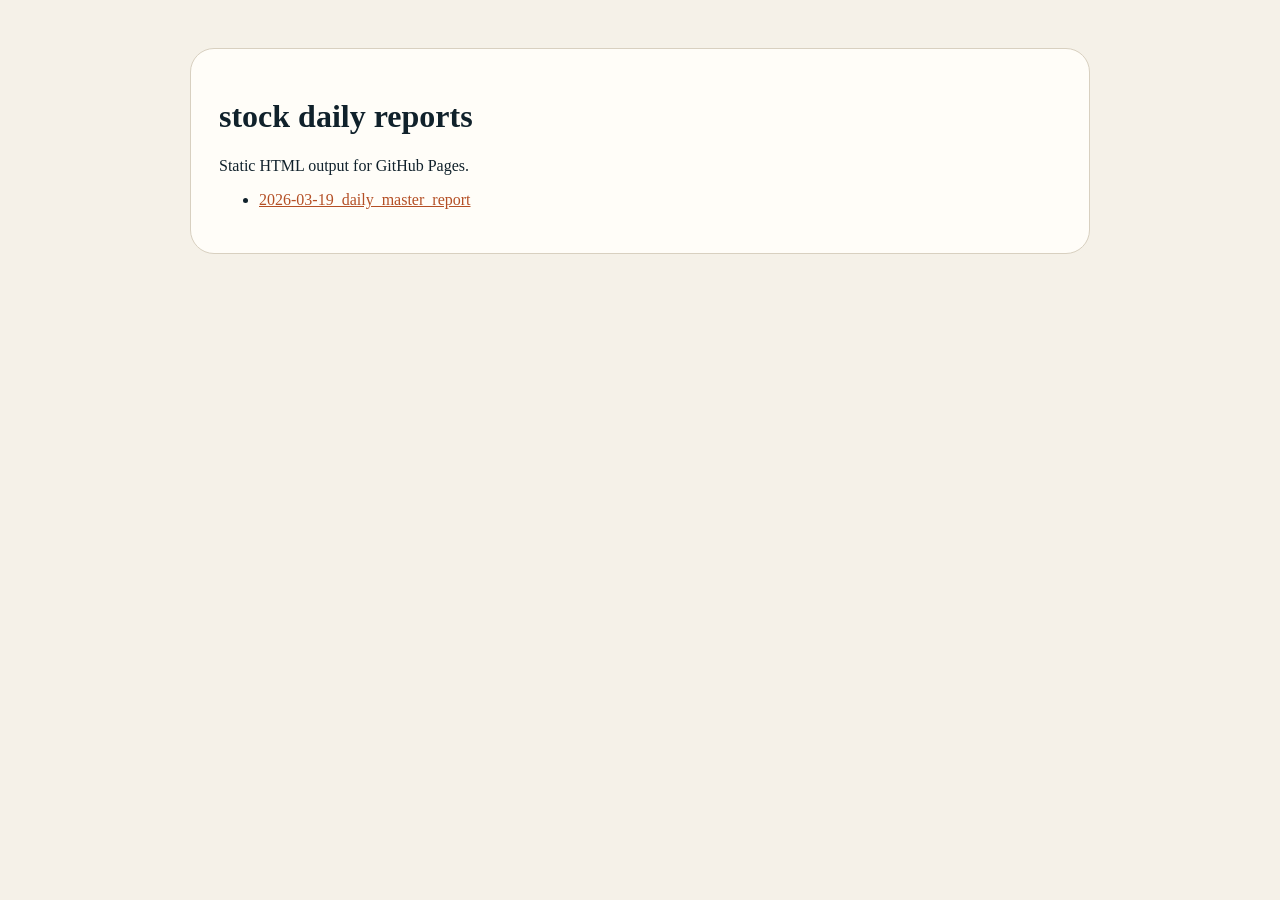
==== public/index.html @ 23cc52a7 "Add daily stock report orchestration" ====
<!doctype html>
<html lang="en">
<head>
  <meta charset="utf-8" />
  <meta name="viewport" content="width=device-width, initial-scale=1" />
  <title>stock daily reports</title>
  <style>
    body { font-family: Georgia, serif; margin: 0; background: #f5f1e8; color: #10212b; }
    main { max-width: 900px; margin: 0 auto; padding: 48px 24px; }
    .wrap { background: #fffdf8; border: 1px solid #d8d0c0; border-radius: 24px; padding: 28px; }
    a { color: #b44f25; }
  </style>
</head>
<body>
  <main>
    <div class="wrap">
      <h1>stock daily reports</h1>
      <p>Static HTML output for GitHub Pages.</p>
      <ul><li><a href='reports/2026-03-19_daily_master_report.html'>2026-03-19_daily_master_report</a></li></ul>
    </div>
  </main>
</body>
</html>
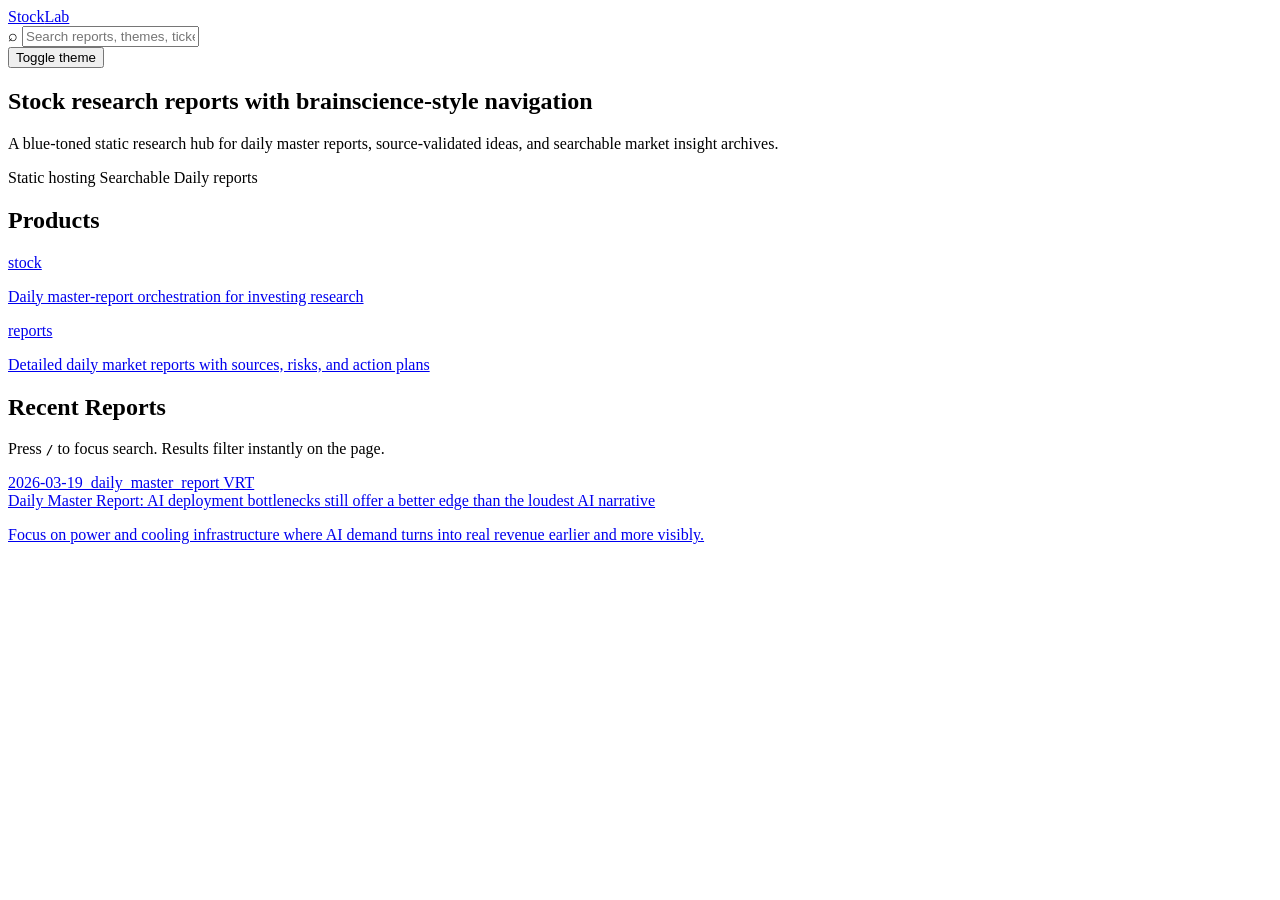
==== commit 3aea9932: "Match site design to brainscience style" ====
--- a/public/index.html
+++ b/public/index.html
@@ -1,23 +1,77 @@
 <!doctype html>
-<html lang="en">
+<html lang="en" data-theme="light">
 <head>
   <meta charset="utf-8" />
   <meta name="viewport" content="width=device-width, initial-scale=1" />
   <title>stock daily reports</title>
-  <style>
-    body { font-family: Georgia, serif; margin: 0; background: #f5f1e8; color: #10212b; }
-    main { max-width: 900px; margin: 0 auto; padding: 48px 24px; }
-    .wrap { background: #fffdf8; border: 1px solid #d8d0c0; border-radius: 24px; padding: 28px; }
-    a { color: #b44f25; }
-  </style>
+  <link rel="preconnect" href="https://fonts.googleapis.com">
+  <link rel="preconnect" href="https://fonts.gstatic.com" crossorigin>
+  <link href="https://fonts.googleapis.com/css2?family=Inter:wght@400;500;600;700;800&display=swap" rel="stylesheet">
+  <link rel="stylesheet" href="/stock/assets/css/style.css" />
 </head>
 <body>
+  <header class="site-header">
+    <div class="container">
+      <div class="header-inner">
+        <a href="/stock/" class="site-logo">Stock<span>Lab</span></a>
+        <div class="header-search">
+          <span class="search-icon">⌕</span>
+          <input id="site-search" type="text" placeholder="Search reports, themes, tickers..." autocomplete="off" />
+        </div>
+        <button id="theme-btn" class="pill" type="button">Toggle theme</button>
+      </div>
+    </div>
+  </header>
   <main>
-    <div class="wrap">
-      <h1>stock daily reports</h1>
-      <p>Static HTML output for GitHub Pages.</p>
-      <ul><li><a href='reports/2026-03-19_daily_master_report.html'>2026-03-19_daily_master_report</a></li></ul>
+    <div class="container">
+      
+    <section class="hero">
+      <div class="hero-card">
+        <h1 class="hero-title">Stock research reports with brainscience-style navigation</h1>
+        <p class="hero-copy">A blue-toned static research hub for daily master reports, source-validated ideas, and searchable market insight archives.</p>
+        <div class="hero-pills">
+          <span class="pill">Static hosting</span>
+          <span class="pill">Searchable</span>
+          <span class="pill">Daily reports</span>
+        </div>
+      </div>
+    </section>
+
+    <section class="section-card">
+      <h2 class="section-title">Products</h2>
+      <div class="product-grid">
+        <a href="/stock/" class="product-card">
+          <div class="product-title">stock</div>
+          <p class="product-desc">Daily master-report orchestration for investing research</p>
+        </a>
+        <a href="/stock/reports/" class="product-card">
+          <div class="product-title">reports</div>
+          <p class="product-desc">Detailed daily market reports with sources, risks, and action plans</p>
+        </a>
+      </div>
+    </section>
+
+    <section class="section-card">
+      <h2 class="section-title">Recent Reports</h2>
+      <p class="muted">Press <code>/</code> to focus search. Results filter instantly on the page.</p>
+      <div class="report-grid">
+        
+            <a class="report-card" data-report-card data-search="2026-03-19_daily_master_report Daily Master Report: AI deployment bottlenecks still offer a better edge than the loudest AI narrative VRT AI power and cooling bottleneck Focus on power and cooling infrastructure where AI demand turns into real revenue earlier and more visibly." href="/stock/reports/2026-03-19_daily_master_report.html">
+              <div class="report-meta">
+                <span>2026-03-19_daily_master_report</span>
+                <span>VRT</span>
+              </div>
+              <div class="report-title">Daily Master Report: AI deployment bottlenecks still offer a better edge than the loudest AI narrative</div>
+              <p class="report-desc">Focus on power and cooling infrastructure where AI demand turns into real revenue earlier and more visibly.</p>
+            </a>
+            
+      </div>
+    </section>
+
+    <script id="report-data" type="application/json">[{&quot;label&quot;: &quot;2026-03-19_daily_master_report&quot;, &quot;link&quot;: &quot;/stock/reports/2026-03-19_daily_master_report.html&quot;, &quot;title&quot;: &quot;Daily Master Report: AI deployment bottlenecks still offer a better edge than the loudest AI narrative&quot;, &quot;ticker&quot;: &quot;VRT&quot;, &quot;theme&quot;: &quot;AI power and cooling bottleneck&quot;, &quot;summary&quot;: &quot;Focus on power and cooling infrastructure where AI demand turns into real revenue earlier and more visibly.&quot;}]</script>
+    
     </div>
   </main>
+  <script src="/stock/assets/js/site.js"></script>
 </body>
 </html>
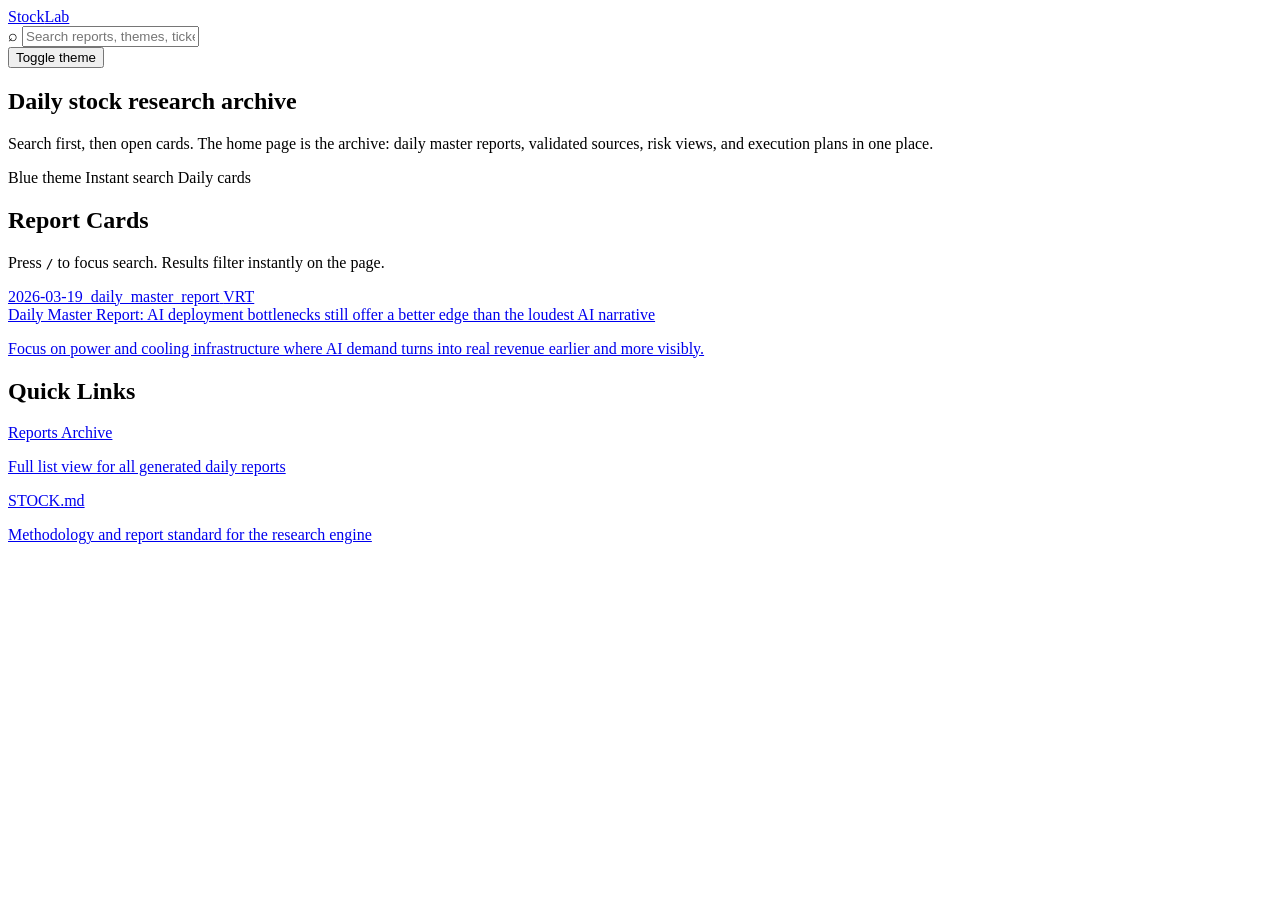
==== commit c2e24ac2: "Refine homepage card-first layout" ====
--- a/public/index.html
+++ b/public/index.html
@@ -27,32 +27,18 @@
       
     <section class="hero">
       <div class="hero-card">
-        <h1 class="hero-title">Stock research reports with brainscience-style navigation</h1>
-        <p class="hero-copy">A blue-toned static research hub for daily master reports, source-validated ideas, and searchable market insight archives.</p>
+        <h1 class="hero-title">Daily stock research archive</h1>
+        <p class="hero-copy">Search first, then open cards. The home page is the archive: daily master reports, validated sources, risk views, and execution plans in one place.</p>
         <div class="hero-pills">
-          <span class="pill">Static hosting</span>
-          <span class="pill">Searchable</span>
-          <span class="pill">Daily reports</span>
+          <span class="pill">Blue theme</span>
+          <span class="pill">Instant search</span>
+          <span class="pill">Daily cards</span>
         </div>
       </div>
     </section>
 
     <section class="section-card">
-      <h2 class="section-title">Products</h2>
-      <div class="product-grid">
-        <a href="/stock/" class="product-card">
-          <div class="product-title">stock</div>
-          <p class="product-desc">Daily master-report orchestration for investing research</p>
-        </a>
-        <a href="/stock/reports/" class="product-card">
-          <div class="product-title">reports</div>
-          <p class="product-desc">Detailed daily market reports with sources, risks, and action plans</p>
-        </a>
-      </div>
-    </section>
-
-    <section class="section-card">
-      <h2 class="section-title">Recent Reports</h2>
+      <h2 class="section-title">Report Cards</h2>
       <p class="muted">Press <code>/</code> to focus search. Results filter instantly on the page.</p>
       <div class="report-grid">
         
@@ -68,6 +54,20 @@
       </div>
     </section>
 
+    <section class="section-card">
+      <h2 class="section-title">Quick Links</h2>
+      <div class="product-grid">
+        <a href="/stock/reports/" class="product-card">
+          <div class="product-title">Reports Archive</div>
+          <p class="product-desc">Full list view for all generated daily reports</p>
+        </a>
+        <a href="https://github.com/agnusdei1207/stock/blob/main/STOCK.md" class="product-card">
+          <div class="product-title">STOCK.md</div>
+          <p class="product-desc">Methodology and report standard for the research engine</p>
+        </a>
+      </div>
+    </section>
+
     <script id="report-data" type="application/json">[{&quot;label&quot;: &quot;2026-03-19_daily_master_report&quot;, &quot;link&quot;: &quot;/stock/reports/2026-03-19_daily_master_report.html&quot;, &quot;title&quot;: &quot;Daily Master Report: AI deployment bottlenecks still offer a better edge than the loudest AI narrative&quot;, &quot;ticker&quot;: &quot;VRT&quot;, &quot;theme&quot;: &quot;AI power and cooling bottleneck&quot;, &quot;summary&quot;: &quot;Focus on power and cooling infrastructure where AI demand turns into real revenue earlier and more visibly.&quot;}]</script>
     
     </div>
